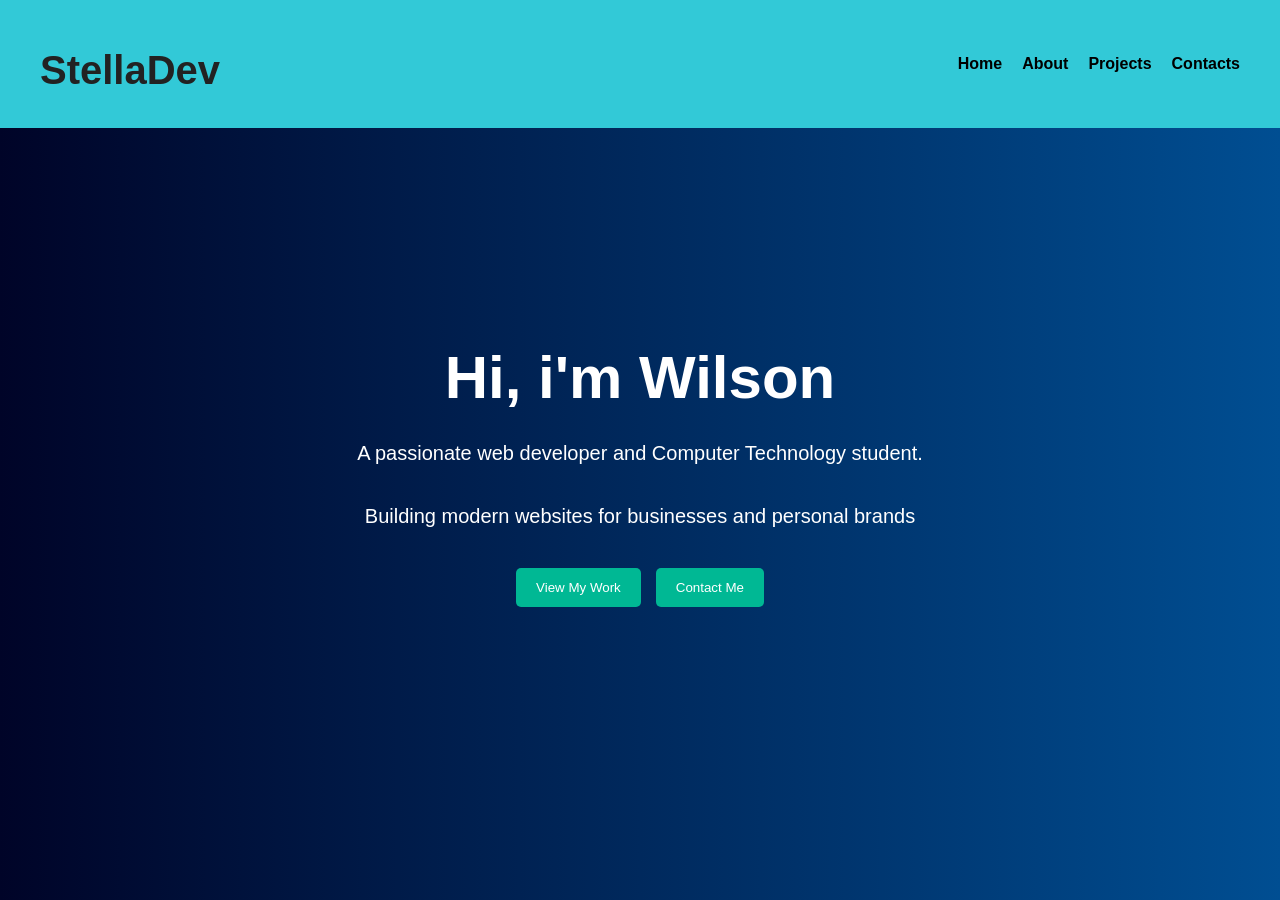
==== index.html @ 9c9afa9b "updated portfolio homepage" ====
<!DOCTYPE html>
<html lang="en">
    <head>
        <meta charset="UTF-8">
        <meta name="viewport" content="width=device-width,initial-scale=1.0">
        <title>Wilson Portfolio</title>
        <link rel="stylesheet"href="style.css">
    </head>
    <body>
        <nav>
            <h2>StellaDev
            </h2>
            <ul>
                <li><a href="index.html">Home</a></li>
                <li><a href="about.html">About</a></li>
                <li><a href="projects.html">Projects</a></li>
                <li><a href="contact.html">Contacts</a></li>
            </ul>
        </nav>
        <section class="hero">
            <h1>Hi, i'm Wilson</h1>
            <p>
                A passionate web developer and Computer Technology student.
            </p>
            <p>Building modern websites for businesses and personal brands</p>
            <div class="hero-button">
            <a href="projects.html">
                <button>View My Work</button>
            </a>
            <a href="contact.html">
                <button>Contact Me</button>
            </a>
            </div>
        </section>
    </body>
</html>
---- style.css ----
nav{
    background:rgb(50, 201, 215);
    display:flex;
    justify-content:space-between;
    align-items:center;

    padding:15px 40px;

    position:fixed;
    width:100%;
}
nav ul{
    display:flex;
    gap:20px;
    list-style:none;
}
nav a{
    text-decoration:none;
    color:black;
    font-weight:bold;
}
*{
    box-sizing:border-box;
}
body{
    margin:0;
    padding:0;
    font-family:Arial;
    background:rgb(75, 75, 122);
}
section{
    padding:60px 20px;
    text-align:center;
}
.hero{
    background:linear-gradient(to right,#000428,#004e92);
    color:white;
    height:100vh;

    display:flex;
    flex-direction:column;
    justify-content:center;
    align-items:center;
}
.hero h1{
    font-size:60px;
    margin-bottom:10px;
}
.hero p{
    font-size:20px;
}
button{
    padding:12px 20px;
    border:none;
    background:#00b894;
    color:white;
    border-radius:5px;
    cursor:pointer;
    transition:0.3s;
}
button:hover{
    background:#019875;
    transform:scale(1.05);
}
.project-card{
     background:rgb(221, 229, 230);
     padding:20px;
     margin:auto;
     width:300px;
     border-radius:10px;

     transition:0.3s;
}
.project-card:hover{
    transform:translateY(-10px);
}
.project-card img{
    width:200px;
    border-radius:10px;
}
.hero-button{
    display:flex;
    gap:15px;
    margin-top:20px;
}
h1{
    font-size:55px;
    margin-bottom:20px;
}
h2{
    font-size:40px;
    margin-bottom:20px;
}
h3{
    font-size:28px;
    margin-bottom:15px;
}
p{
    font-size:18px;
    margin-bottom:1.8;
}
.about-page{
    display:flex;
    justify-content:center;
    align-items:center;
    gap:50px;
    padding-top:150px;
    flex-wrap:wrap;
}
.about-page img{
    width:300px;
    border-radius:20px;
    box-shadow:0 2px 15px rgba(0,0,0,0.2);
}
.about-text{
    max-width:600px;
    text-align:left;
}
.contact-page{
    padding-top:150px;
}
.project-title{
    width:100%;
    margin-bottom:40px;
}
body{
    font-family:Arial, sans-serif;
    background:#f4f4f4;
    color:#222;
}
@media(max-width:768px){
    nav{
        flex-direction:column;
        gap:15px;
    }
    .hero h1{
        font-size:40px;
    }
    .abouy-page img{
        width:220px;
    }
    .project-card{
        width:90%;
    }
}
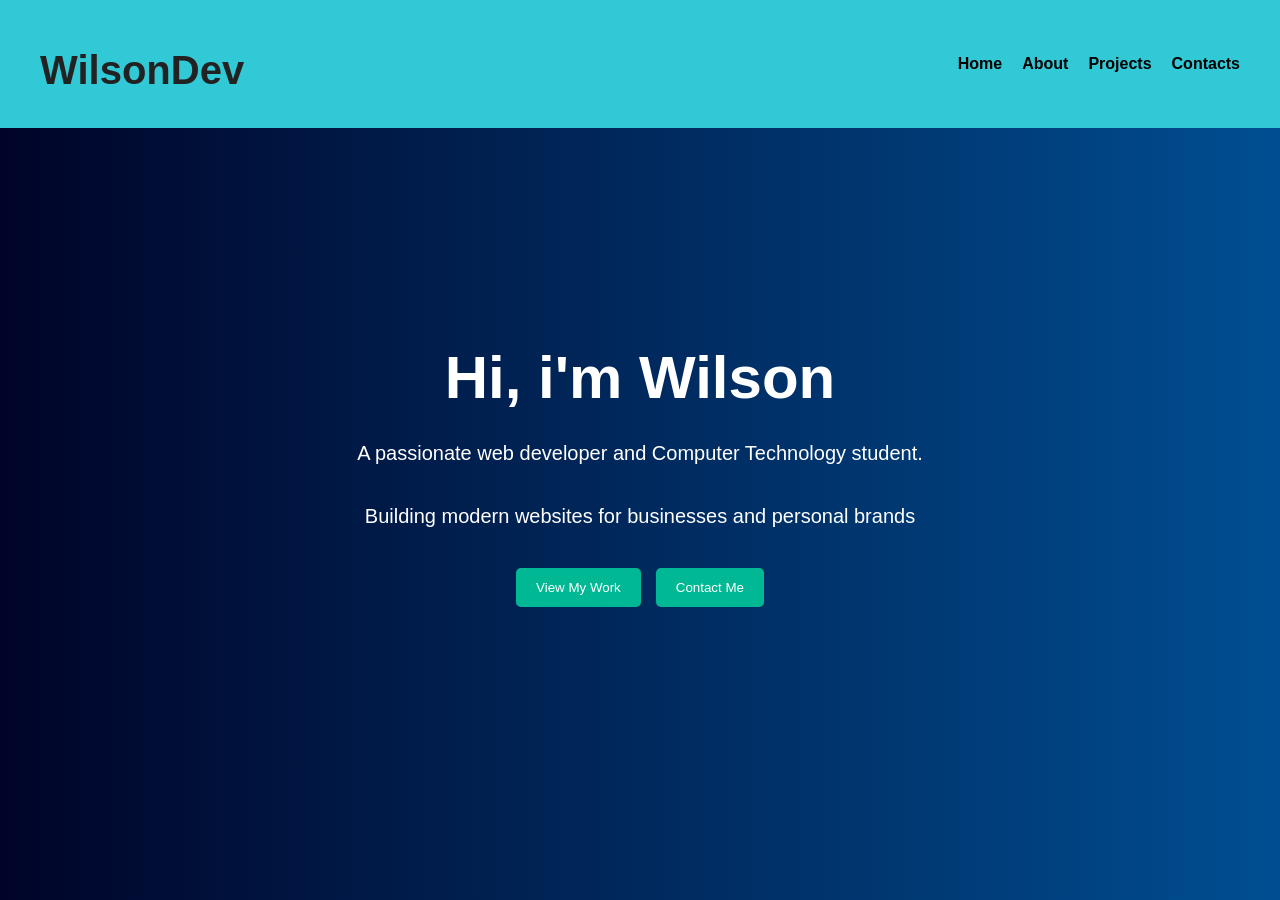
==== commit 04eb9fa4: "updated portfolio homepage" ====
--- a/index.html
+++ b/index.html
@@ -8,7 +8,7 @@
     </head>
     <body>
         <nav>
-            <h2>StellaDev
+            <h2>WilsonDev
             </h2>
             <ul>
                 <li><a href="index.html">Home</a></li>
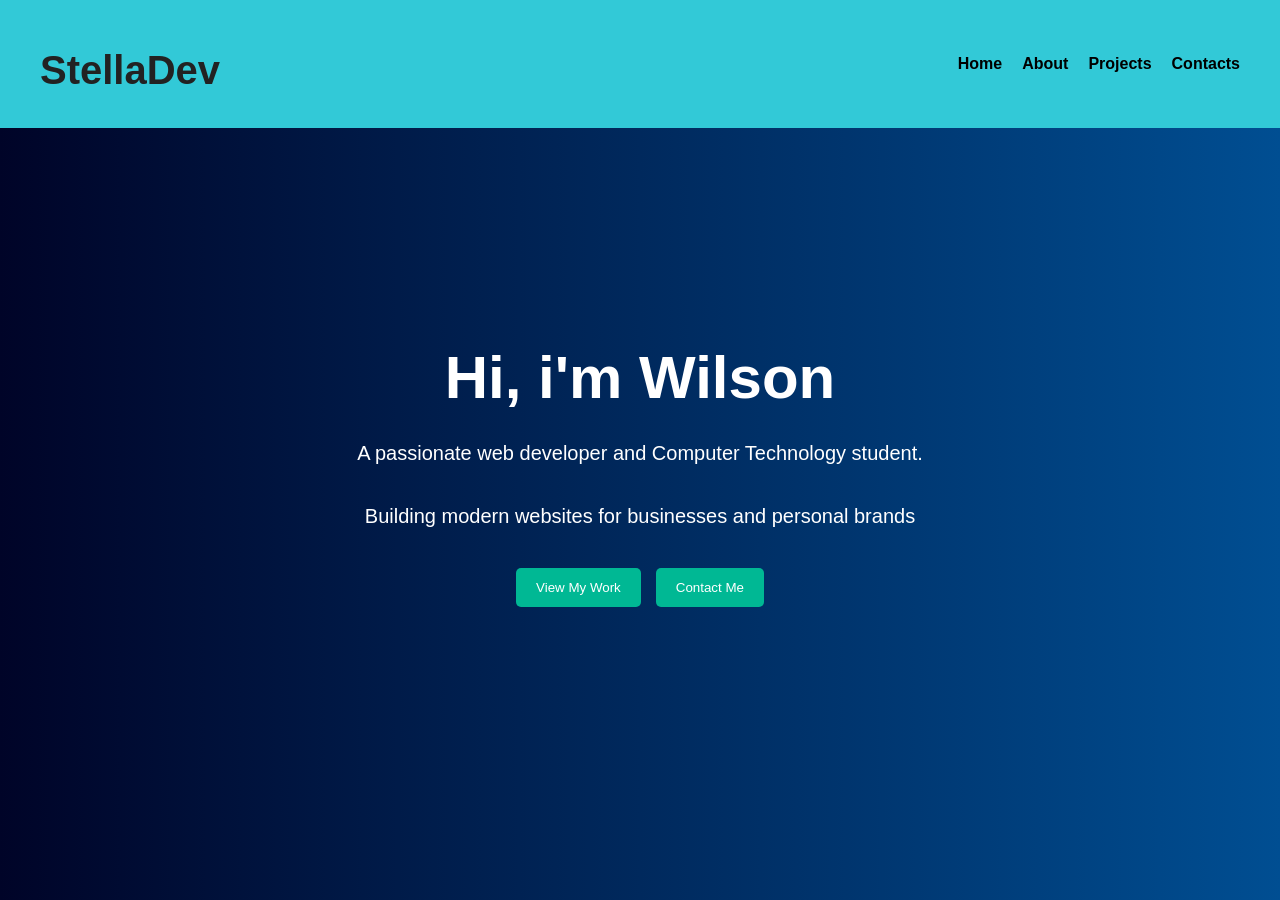
==== commit 499b8e82: "updated portfolio homepage" ====
--- a/index.html
+++ b/index.html
@@ -8,7 +8,7 @@
     </head>
     <body>
         <nav>
-            <h2>WilsonDev
+            <h2>StellaDev
             </h2>
             <ul>
                 <li><a href="index.html">Home</a></li>
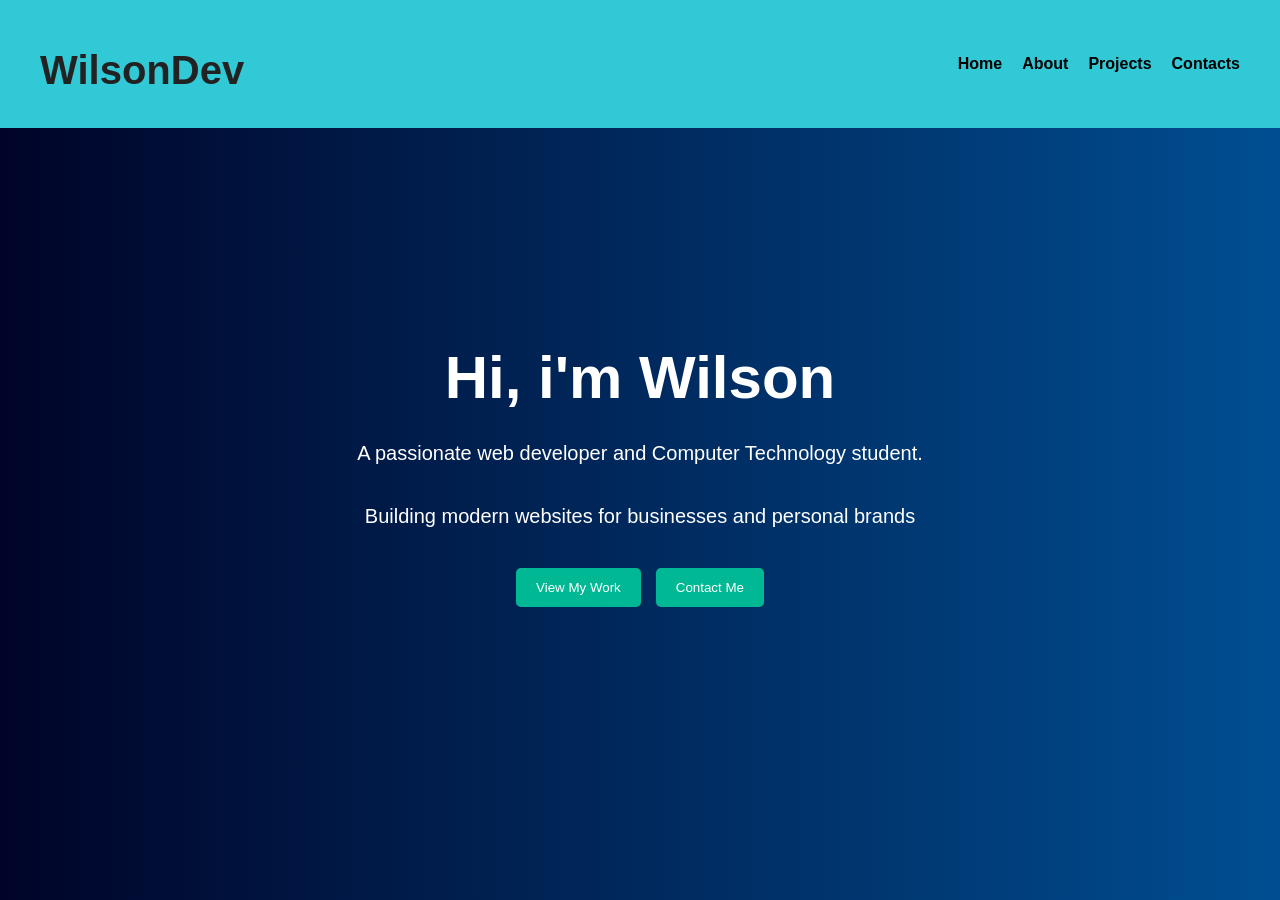
==== commit f3007bbc: "updated website" ====
--- a/index.html
+++ b/index.html
@@ -8,7 +8,7 @@
     </head>
     <body>
         <nav>
-            <h2>StellaDev
+            <h2>WilsonDev
             </h2>
             <ul>
                 <li><a href="index.html">Home</a></li>
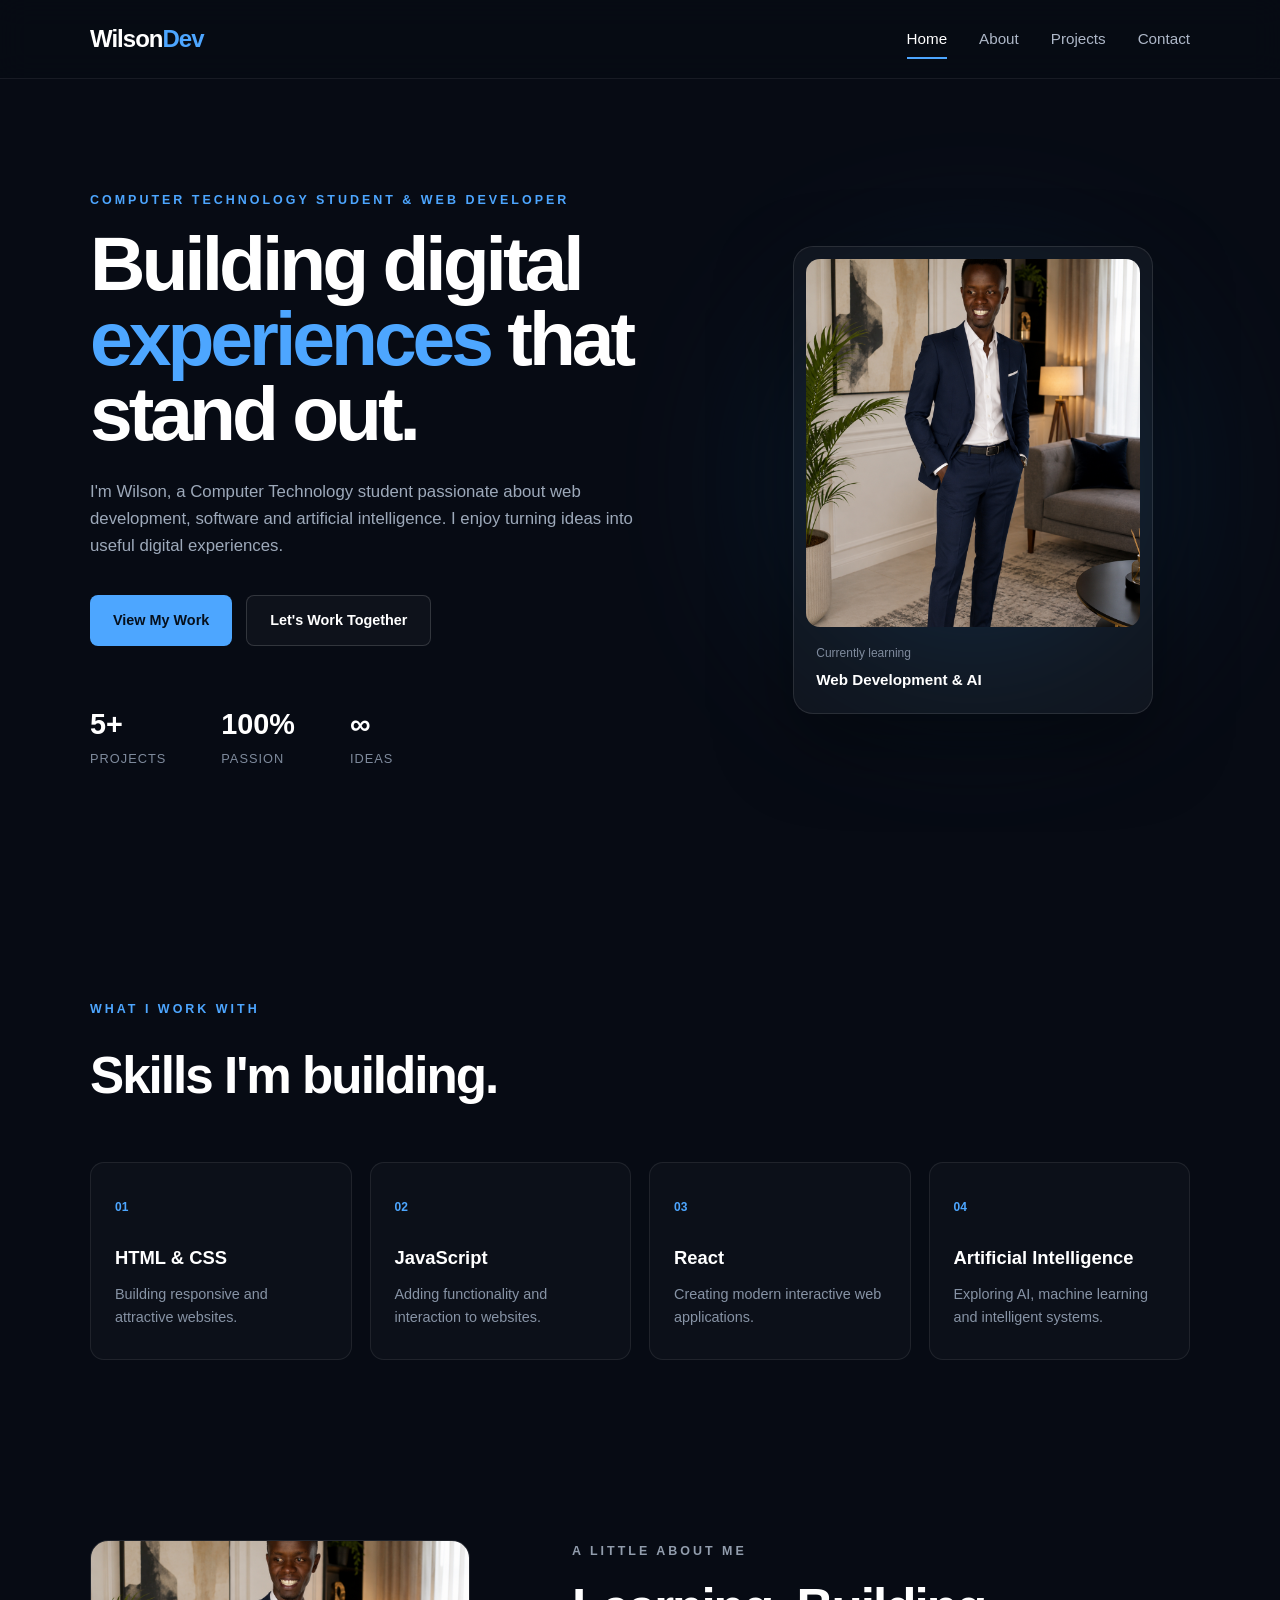
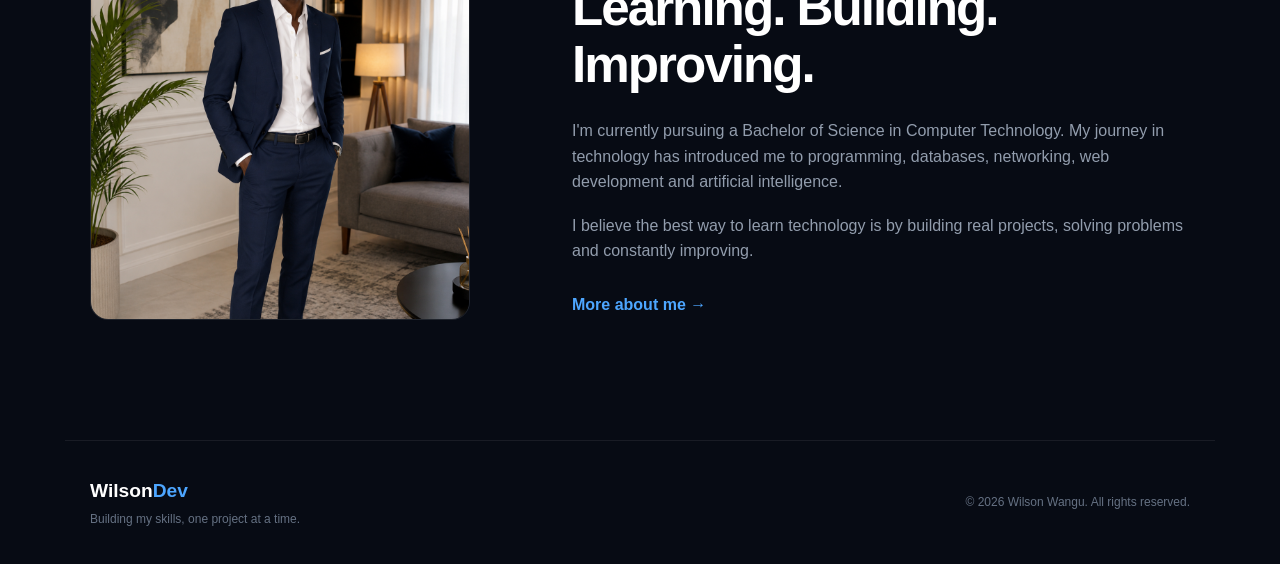
==== commit fac8332d: "updated website" ====
--- a/index.html
+++ b/index.html
@@ -1,36 +1,170 @@
 <!DOCTYPE html>
 <html lang="en">
-    <head>
-        <meta charset="UTF-8">
-        <meta name="viewport" content="width=device-width,initial-scale=1.0">
-        <title>Wilson Portfolio</title>
-        <link rel="stylesheet"href="style.css">
-    </head>
-    <body>
-        <nav>
-            <h2>WilsonDev
-            </h2>
-            <ul>
-                <li><a href="index.html">Home</a></li>
-                <li><a href="about.html">About</a></li>
-                <li><a href="projects.html">Projects</a></li>
-                <li><a href="contact.html">Contacts</a></li>
-            </ul>
-        </nav>
+<head>
+    <meta charset="UTF-8">
+    <meta name="viewport" content="width=device-width, initial-scale=1.0">
+    <title>WilsonDev | Computer Technology Student & Web Developer</title>
+    <link rel="stylesheet" href="style.css">
+</head>
+
+<body>
+
+    <!-- NAVIGATION -->
+    <nav class="navbar">
+        <div class="nav-container">
+            <a href="index.html" class="logo">Wilson<span>Dev</span></a>
+
+            <div class="nav-links">
+                <a href="index.html" class="active">Home</a>
+                <a href="about.html">About</a>
+                <a href="projects.html">Projects</a>
+                <a href="contact.html">Contact</a>
+            </div>
+        </div>
+    </nav>
+
+    <!-- HERO -->
+    <main>
+
         <section class="hero">
-            <h1>Hi, i'm Wilson</h1>
-            <p>
-                A passionate web developer and Computer Technology student.
-            </p>
-            <p>Building modern websites for businesses and personal brands</p>
-            <div class="hero-button">
-            <a href="projects.html">
-                <button>View My Work</button>
-            </a>
-            <a href="contact.html">
-                <button>Contact Me</button>
-            </a>
+            <div class="hero-content">
+
+                <p class="eyebrow">COMPUTER TECHNOLOGY STUDENT & WEB DEVELOPER</p>
+
+                <h1>
+                    Building digital
+                    <span>experiences</span>
+                    that stand out.
+                </h1>
+
+                <p class="hero-description">
+                    I'm Wilson, a Computer Technology student passionate about
+                    web development, software and artificial intelligence.
+                    I enjoy turning ideas into useful digital experiences.
+                </p>
+
+                <div class="hero-buttons">
+                    <a href="projects.html" class="btn btn-primary">
+                        View My Work
+                    </a>
+
+                    <a href="contact.html" class="btn btn-secondary">
+                        Let's Work Together
+                    </a>
+                </div>
+
+                <div class="stats">
+                    <div class="stat">
+                        <h3>5+</h3>
+                        <p>Projects</p>
+                    </div>
+
+                    <div class="stat">
+                        <h3>100%</h3>
+                        <p>Passion</p>
+                    </div>
+
+                    <div class="stat">
+                        <h3>∞</h3>
+                        <p>Ideas</p>
+                    </div>
+                </div>
+
+            </div>
+
+            <div class="hero-image">
+                <div class="profile-glow"></div>
+
+                <div class="profile-card">
+                    <img src="images/profile.jpg" alt="Wilson Wangu">
+
+                    <div class="profile-card-info">
+                        <span>Currently learning</span>
+                        <strong>Web Development & AI</strong>
+                    </div>
+                </div>
             </div>
         </section>
-    </body>
+
+
+        <!-- SKILLS -->
+        <section class="skills-section">
+            <div class="section-heading">
+                <p class="eyebrow">WHAT I WORK WITH</p>
+                <h2>Skills I'm building.</h2>
+            </div>
+
+            <div class="skills-grid">
+                <div class="skill-box">
+                    <span>01</span>
+                    <h3>HTML & CSS</h3>
+                    <p>Building responsive and attractive websites.</p>
+                </div>
+
+                <div class="skill-box">
+                    <span>02</span>
+                    <h3>JavaScript</h3>
+                    <p>Adding functionality and interaction to websites.</p>
+                </div>
+
+                <div class="skill-box">
+                    <span>03</span>
+                    <h3>React</h3>
+                    <p>Creating modern interactive web applications.</p>
+                </div>
+
+                <div class="skill-box">
+                    <span>04</span>
+                    <h3>Artificial Intelligence</h3>
+                    <p>Exploring AI, machine learning and intelligent systems.</p>
+                </div>
+            </div>
+        </section>
+
+
+        <!-- INTRO -->
+        <section class="intro-section">
+
+            <div class="intro-image">
+                <img src="images/profile.jpg" alt="Wilson Wangu">
+            </div>
+
+            <div class="intro-content">
+                <p class="eyebrow">A LITTLE ABOUT ME</p>
+
+                <h2>Learning. Building. Improving.</h2>
+
+                <p>
+                    I'm currently pursuing a Bachelor of Science in Computer
+                    Technology. My journey in technology has introduced me to
+                    programming, databases, networking, web development and
+                    artificial intelligence.
+                </p>
+
+                <p>
+                    I believe the best way to learn technology is by building
+                    real projects, solving problems and constantly improving.
+                </p>
+
+                <a href="about.html" class="text-link">
+                    More about me →
+                </a>
+            </div>
+
+        </section>
+
+    </main>
+
+
+    <!-- FOOTER -->
+    <footer class="footer">
+        <div>
+            <h3>Wilson<span>Dev</span></h3>
+            <p>Building my skills, one project at a time.</p>
+        </div>
+
+        <p>© 2026 Wilson Wangu. All rights reserved.</p>
+    </footer>
+
+</body>
 </html>
--- a/style.css
+++ b/style.css
@@ -1,145 +1,1037 @@
-nav{
-    background:rgb(50, 201, 215);
-    display:flex;
-    justify-content:space-between;
-    align-items:center;
-
-    padding:15px 40px;
-
-    position:fixed;
-    width:100%;
-}
-nav ul{
-    display:flex;
-    gap:20px;
-    list-style:none;
-}
-nav a{
-    text-decoration:none;
-    color:black;
-    font-weight:bold;
-}
-*{
-    box-sizing:border-box;
-}
-body{
-    margin:0;
-    padding:0;
-    font-family:Arial;
-    background:rgb(75, 75, 122);
-}
-section{
-    padding:60px 20px;
-    text-align:center;
-}
-.hero{
-    background:linear-gradient(to right,#000428,#004e92);
-    color:white;
-    height:100vh;
-
-    display:flex;
-    flex-direction:column;
-    justify-content:center;
-    align-items:center;
-}
-.hero h1{
-    font-size:60px;
-    margin-bottom:10px;
-}
-.hero p{
-    font-size:20px;
-}
-button{
-    padding:12px 20px;
-    border:none;
-    background:#00b894;
-    color:white;
-    border-radius:5px;
-    cursor:pointer;
-    transition:0.3s;
-}
-button:hover{
-    background:#019875;
-    transform:scale(1.05);
-}
-.project-card{
-     background:rgb(221, 229, 230);
-     padding:20px;
-     margin:auto;
-     width:300px;
-     border-radius:10px;
-
-     transition:0.3s;
-}
-.project-card:hover{
-    transform:translateY(-10px);
-}
-.project-card img{
-    width:200px;
-    border-radius:10px;
-}
-.hero-button{
-    display:flex;
-    gap:15px;
-    margin-top:20px;
-}
-h1{
-    font-size:55px;
-    margin-bottom:20px;
-}
-h2{
-    font-size:40px;
-    margin-bottom:20px;
-}
-h3{
-    font-size:28px;
-    margin-bottom:15px;
-}
-p{
-    font-size:18px;
-    margin-bottom:1.8;
-}
-.about-page{
-    display:flex;
-    justify-content:center;
-    align-items:center;
-    gap:50px;
-    padding-top:150px;
-    flex-wrap:wrap;
-}
-.about-page img{
-    width:300px;
-    border-radius:20px;
-    box-shadow:0 2px 15px rgba(0,0,0,0.2);
-}
-.about-text{
-    max-width:600px;
-    text-align:left;
-}
-.contact-page{
-    padding-top:150px;
-}
-.project-title{
-    width:100%;
-    margin-bottom:40px;
-}
-body{
-    font-family:Arial, sans-serif;
-    background:#f4f4f4;
-    color:#222;
-}
-@media(max-width:768px){
-    nav{
-        flex-direction:column;
-        gap:15px;
-    }
-    .hero h1{
-        font-size:40px;
-    }
-    .abouy-page img{
-        width:220px;
-    }
-    .project-card{
-        width:90%;
+/* ================================
+   GLOBAL
+================================ */
+
+* {
+    margin: 0;
+    padding: 0;
+    box-sizing: border-box;
+}
+
+html {
+    scroll-behavior: smooth;
+}
+
+body {
+    font-family: Arial, Helvetica, sans-serif;
+    background: #070b14;
+    color: #ffffff;
+    line-height: 1.6;
+}
+
+a {
+    color: inherit;
+    text-decoration: none;
+}
+
+img {
+    width: 100%;
+    display: block;
+}
+
+span {
+    color: #4da6ff;
+}
+
+main {
+    overflow: hidden;
+}
+
+.eyebrow {
+    color: #4da6ff;
+    font-size: 0.78rem;
+    font-weight: 700;
+    letter-spacing: 3px;
+    margin-bottom: 15px;
+}
+
+
+/* ================================
+   NAVBAR
+================================ */
+
+.navbar {
+    position: fixed;
+    top: 0;
+    left: 0;
+    width: 100%;
+    z-index: 1000;
+    background: rgba(7, 11, 20, 0.82);
+    backdrop-filter: blur(15px);
+    border-bottom: 1px solid rgba(255, 255, 255, 0.07);
+}
+
+.nav-container {
+    max-width: 1150px;
+    margin: auto;
+    padding: 20px 25px;
+    display: flex;
+    justify-content: space-between;
+    align-items: center;
+}
+
+.logo {
+    font-size: 1.5rem;
+    font-weight: 800;
+    letter-spacing: -1px;
+}
+
+.logo span {
+    color: #4da6ff;
+}
+
+.nav-links {
+    display: flex;
+    align-items: center;
+    gap: 32px;
+}
+
+.nav-links a {
+    position: relative;
+    color: #aeb8c8;
+    font-size: 0.95rem;
+    transition: 0.3s ease;
+}
+
+.nav-links a:hover,
+.nav-links a.active {
+    color: #ffffff;
+}
+
+.nav-links a.active::after {
+    content: "";
+    position: absolute;
+    left: 0;
+    bottom: -8px;
+    width: 100%;
+    height: 2px;
+    background: #4da6ff;
+}
+
+
+/* ================================
+   BUTTONS
+================================ */
+
+.btn {
+    display: inline-flex;
+    align-items: center;
+    justify-content: center;
+    padding: 13px 23px;
+    border-radius: 8px;
+    font-size: 0.9rem;
+    font-weight: 700;
+    transition: 0.3s ease;
+}
+
+.btn-primary {
+    background: #4da6ff;
+    color: #06101d;
+}
+
+.btn-primary:hover {
+    transform: translateY(-3px);
+    box-shadow: 0 10px 30px rgba(77, 166, 255, 0.25);
+}
+
+.btn-secondary {
+    border: 1px solid rgba(255, 255, 255, 0.15);
+    color: #ffffff;
+    background: rgba(255, 255, 255, 0.03);
+}
+
+.btn-secondary:hover {
+    background: rgba(255, 255, 255, 0.08);
+    transform: translateY(-3px);
+}
+
+
+/* ================================
+   HOME HERO
+================================ */
+
+.hero {
+    max-width: 1150px;
+    min-height: 100vh;
+    margin: auto;
+    padding: 150px 25px 90px;
+
+    display: grid;
+    grid-template-columns: 1.15fr 0.85fr;
+    align-items: center;
+    gap: 80px;
+}
+
+.hero-content h1 {
+    max-width: 700px;
+    font-size: clamp(3rem, 6vw, 5.5rem);
+    line-height: 0.98;
+    letter-spacing: -4px;
+    margin-bottom: 28px;
+}
+
+.hero-description {
+    max-width: 620px;
+    color: #9da9ba;
+    font-size: 1.05rem;
+    margin-bottom: 35px;
+}
+
+.hero-buttons {
+    display: flex;
+    flex-wrap: wrap;
+    gap: 14px;
+}
+
+.stats {
+    display: flex;
+    gap: 55px;
+    margin-top: 55px;
+}
+
+.stat h3 {
+    font-size: 1.8rem;
+    margin-bottom: 2px;
+}
+
+.stat p {
+    color: #7f8b9d;
+    font-size: 0.8rem;
+    text-transform: uppercase;
+    letter-spacing: 1px;
+}
+
+
+/* ================================
+   PROFILE CARD
+================================ */
+
+.hero-image {
+    position: relative;
+    display: flex;
+    justify-content: center;
+    align-items: center;
+}
+
+.profile-glow {
+    position: absolute;
+    width: 330px;
+    height: 330px;
+    border-radius: 50%;
+    background: #1764a8;
+    filter: blur(100px);
+    opacity: 0.28;
+}
+
+.profile-card {
+    position: relative;
+    width: min(360px, 100%);
+    padding: 12px;
+    border: 1px solid rgba(255, 255, 255, 0.1);
+    background: rgba(255, 255, 255, 0.04);
+    border-radius: 20px;
+    box-shadow: 0 30px 80px rgba(0, 0, 0, 0.4);
+}
+
+.profile-card img {
+    aspect-ratio: 1 / 1.1;
+    object-fit: cover;
+    border-radius: 14px;
+}
+
+.profile-card-info {
+    padding: 17px 10px 8px;
+}
+
+.profile-card-info span {
+    display: block;
+    color: #7f8b9d;
+    font-size: 0.75rem;
+    margin-bottom: 4px;
+}
+
+.profile-card-info strong {
+    font-size: 0.95rem;
+}
+
+
+/* ================================
+   SKILLS
+================================ */
+
+.skills-section {
+    max-width: 1150px;
+    margin: auto;
+    padding: 100px 25px;
+}
+
+.section-heading {
+    margin-bottom: 45px;
+}
+
+.section-heading h2 {
+    font-size: clamp(2rem, 4vw, 3.2rem);
+    letter-spacing: -2px;
+}
+
+.skills-grid {
+    display: grid;
+    grid-template-columns: repeat(4, 1fr);
+    gap: 18px;
+}
+
+.skill-box {
+    padding: 30px 24px;
+    border: 1px solid rgba(255, 255, 255, 0.08);
+    background: rgba(255, 255, 255, 0.025);
+    border-radius: 14px;
+    transition: 0.3s ease;
+}
+
+.skill-box:hover {
+    transform: translateY(-6px);
+    border-color: rgba(77, 166, 255, 0.35);
+}
+
+.skill-box span {
+    font-size: 0.75rem;
+    font-weight: 700;
+}
+
+.skill-box h3 {
+    margin: 25px 0 10px;
+    font-size: 1.15rem;
+}
+
+.skill-box p {
+    color: #8793a5;
+    font-size: 0.9rem;
+}
+
+
+/* ================================
+   INTRO
+================================ */
+
+.intro-section {
+    max-width: 1150px;
+    margin: auto;
+    padding: 80px 25px 120px;
+
+    display: grid;
+    grid-template-columns: 0.8fr 1.2fr;
+    align-items: center;
+    gap: 70px;
+}
+
+.intro-image img {
+    max-width: 380px;
+    aspect-ratio: 1;
+    object-fit: cover;
+    border-radius: 18px;
+    border: 1px solid rgba(255, 255, 255, 0.1);
+}
+
+.intro-content h2 {
+    font-size: clamp(2rem, 4vw, 3.2rem);
+    line-height: 1.1;
+    letter-spacing: -2px;
+    margin-bottom: 25px;
+}
+
+.intro-content p {
+    color: #929dad;
+    margin-bottom: 18px;
+}
+
+.text-link {
+    display: inline-block;
+    margin-top: 10px;
+    color: #4da6ff;
+    font-weight: 700;
+}
+
+
+/* ================================
+   ABOUT PAGE
+================================ */
+
+.about-page {
+    padding-top: 100px;
+}
+
+.about-hero {
+    max-width: 1150px;
+    margin: auto;
+    padding: 100px 25px;
+
+    display: grid;
+    grid-template-columns: 0.8fr 1.2fr;
+    align-items: center;
+    gap: 80px;
+}
+
+.about-image {
+    position: relative;
+}
+
+.about-glow {
+    position: absolute;
+    width: 260px;
+    height: 260px;
+    background: #1764a8;
+    filter: blur(100px);
+    opacity: 0.25;
+}
+
+.about-image-card {
+    position: relative;
+    max-width: 370px;
+    padding: 10px;
+    background: rgba(255, 255, 255, 0.04);
+    border: 1px solid rgba(255, 255, 255, 0.1);
+    border-radius: 20px;
+}
+
+.about-image-card img {
+    aspect-ratio: 1;
+    object-fit: cover;
+    border-radius: 14px;
+}
+
+.about-intro h1 {
+    max-width: 700px;
+    font-size: clamp(3rem, 6vw, 5rem);
+    line-height: 1;
+    letter-spacing: -4px;
+    margin-bottom: 30px;
+}
+
+.about-intro p:not(.eyebrow) {
+    max-width: 650px;
+    color: #929dad;
+    font-size: 1.05rem;
+    margin-bottom: 18px;
+}
+
+.about-section {
+    max-width: 1150px;
+    margin: auto;
+    padding: 80px 25px;
+}
+
+.about-cards {
+    display: grid;
+    grid-template-columns: repeat(3, 1fr);
+    gap: 20px;
+}
+
+.about-card {
+    padding: 35px 28px;
+    min-height: 250px;
+    border-radius: 16px;
+    border: 1px solid rgba(255, 255, 255, 0.08);
+    background: rgba(255, 255, 255, 0.025);
+    transition: 0.3s ease;
+}
+
+.about-card:hover {
+    transform: translateY(-6px);
+    border-color: rgba(77, 166, 255, 0.3);
+}
+
+.card-number {
+    color: #4da6ff;
+    font-size: 0.8rem;
+    font-weight: 700;
+    margin-bottom: 45px;
+}
+
+.about-card h3 {
+    font-size: 1.3rem;
+    margin-bottom: 12px;
+}
+
+.about-card p {
+    color: #8995a7;
+    font-size: 0.92rem;
+}
+
+.journey-section {
+    max-width: 1150px;
+    margin: auto;
+    padding: 80px 25px 120px;
+
+    display: grid;
+    grid-template-columns: 1fr 1fr;
+    gap: 80px;
+}
+
+.journey-content h2 {
+    font-size: clamp(2rem, 4vw, 3.2rem);
+    letter-spacing: -2px;
+    line-height: 1.1;
+    margin-bottom: 25px;
+}
+
+.journey-content p:not(.eyebrow) {
+    color: #8f9aaa;
+    margin-bottom: 18px;
+}
+
+.quick-info {
+    display: grid;
+    grid-template-columns: 1fr 1fr;
+    gap: 15px;
+}
+
+.info-item {
+    padding: 25px;
+    border: 1px solid rgba(255, 255, 255, 0.08);
+    border-radius: 12px;
+    background: rgba(255, 255, 255, 0.025);
+}
+
+.info-item span {
+    display: block;
+    color: #6f7b8d;
+    font-size: 0.75rem;
+    text-transform: uppercase;
+    letter-spacing: 1px;
+    margin-bottom: 8px;
+}
+
+.info-item strong {
+    font-size: 0.95rem;
+}
+
+.about-cta {
+    max-width: 900px;
+    margin: 0 auto;
+    padding: 80px 25px 120px;
+    text-align: center;
+}
+
+.about-cta h2 {
+    font-size: clamp(2.2rem, 5vw, 4rem);
+    letter-spacing: -3px;
+    margin-bottom: 18px;
+}
+
+.about-cta p:not(.eyebrow) {
+    color: #8995a7;
+    margin-bottom: 30px;
+}
+
+
+/* ================================
+   PROJECTS PAGE
+================================ */
+
+.projects-page {
+    padding-top: 100px;
+}
+
+.projects-header {
+    max-width: 900px;
+    margin: auto;
+    padding: 100px 25px 70px;
+    text-align: center;
+}
+
+.projects-header h1 {
+    font-size: clamp(3rem, 6vw, 5.5rem);
+    line-height: 1;
+    letter-spacing: -4px;
+    margin-bottom: 25px;
+}
+
+.projects-header p:not(.eyebrow) {
+    max-width: 650px;
+    margin: auto;
+    color: #929dad;
+    font-size: 1.05rem;
+}
+
+.projects-grid {
+    max-width: 1150px;
+    margin: auto;
+    padding: 30px 25px 100px;
+
+    display: grid;
+    grid-template-columns: repeat(2, 1fr);
+    gap: 25px;
+}
+
+.project-card {
+    overflow: hidden;
+    border-radius: 16px;
+    border: 1px solid rgba(255, 255, 255, 0.08);
+    background: rgba(255, 255, 255, 0.025);
+    transition: 0.3s ease;
+}
+
+.project-card:hover {
+    transform: translateY(-7px);
+    border-color: rgba(77, 166, 255, 0.3);
+    box-shadow: 0 20px 50px rgba(0, 0, 0, 0.25);
+}
+
+.project-image {
+    position: relative;
+    overflow: hidden;
+    height: 280px;
+    background: #101722;
+}
+
+.project-image img {
+    width: 100%;
+    height: 100%;
+    object-fit: cover;
+    transition: 0.5s ease;
+}
+
+.project-card:hover .project-image img {
+    transform: scale(1.05);
+}
+
+.project-overlay {
+    position: absolute;
+    inset: 0;
+    display: flex;
+    align-items: center;
+    justify-content: center;
+    background: rgba(7, 11, 20, 0.7);
+    opacity: 0;
+    transition: 0.3s ease;
+}
+
+.project-card:hover .project-overlay {
+    opacity: 1;
+}
+
+.project-overlay a {
+    padding: 12px 20px;
+    border-radius: 8px;
+    background: #4da6ff;
+    color: #06101d;
+    font-weight: 700;
+    font-size: 0.85rem;
+}
+
+.project-content {
+    padding: 28px;
+}
+
+.project-category {
+    color: #4da6ff;
+    font-size: 0.7rem;
+    font-weight: 700;
+    letter-spacing: 2px;
+    margin-bottom: 10px;
+}
+
+.project-content h2 {
+    font-size: 1.5rem;
+    margin-bottom: 12px;
+}
+
+.project-content > p:not(.project-category) {
+    color: #8995a7;
+    font-size: 0.9rem;
+    margin-bottom: 20px;
+}
+
+.project-tags {
+    display: flex;
+    flex-wrap: wrap;
+    gap: 8px;
+    margin-bottom: 22px;
+}
+
+.project-tags span {
+    padding: 5px 9px;
+    border-radius: 5px;
+    color: #9ca8b8;
+    background: rgba(255, 255, 255, 0.06);
+    font-size: 0.72rem;
+}
+
+.project-link {
+    color: #4da6ff;
+    font-size: 0.85rem;
+    font-weight: 700;
+}
+
+.coming-soon {
+    min-height: 500px;
+    display: flex;
+    align-items: center;
+    justify-content: center;
+    text-align: center;
+}
+
+.coming-soon-content {
+    padding: 30px;
+}
+
+.coming-icon {
+    width: 65px;
+    height: 65px;
+    margin: 0 auto 25px;
+    display: flex;
+    align-items: center;
+    justify-content: center;
+    border: 1px solid rgba(77, 166, 255, 0.4);
+    border-radius: 50%;
+    color: #4da6ff;
+    font-size: 2rem;
+}
+
+.coming-soon h2 {
+    margin-bottom: 10px;
+}
+
+.coming-soon p:last-child {
+    color: #8995a7;
+}
+
+.projects-cta {
+    max-width: 900px;
+    margin: auto;
+    padding: 30px 25px 120px;
+    text-align: center;
+}
+
+.projects-cta h2 {
+    font-size: clamp(2.2rem, 5vw, 4rem);
+    line-height: 1;
+    letter-spacing: -3px;
+    margin-bottom: 20px;
+}
+
+.projects-cta p:not(.eyebrow) {
+    color: #8995a7;
+    margin-bottom: 30px;
+}
+
+
+/* ================================
+   CONTACT PAGE
+================================ */
+
+.contact-page {
+    padding-top: 100px;
+}
+
+.contact-header {
+    max-width: 900px;
+    margin: auto;
+    padding: 100px 25px 70px;
+    text-align: center;
+}
+
+.contact-header h1 {
+    font-size: clamp(3rem, 6vw, 5rem);
+    line-height: 1;
+    letter-spacing: -4px;
+    margin-bottom: 25px;
+}
+
+.contact-header p:not(.eyebrow) {
+    max-width: 600px;
+    margin: auto;
+    color: #929dad;
+    font-size: 1.05rem;
+}
+
+.contact-grid {
+    max-width: 1000px;
+    margin: auto;
+    padding: 30px 25px 120px;
+
+    display: grid;
+    grid-template-columns: 1fr 1fr;
+    gap: 25px;
+}
+
+.contact-info {
+    display: flex;
+    flex-direction: column;
+    gap: 15px;
+}
+
+.contact-card {
+    display: flex;
+    align-items: center;
+    gap: 18px;
+    padding: 25px;
+    border: 1px solid rgba(255, 255, 255, 0.08);
+    border-radius: 14px;
+    background: rgba(255, 255, 255, 0.025);
+}
+
+.contact-icon {
+    width: 45px;
+    height: 45px;
+    display: flex;
+    align-items: center;
+    justify-content: center;
+    border-radius: 10px;
+    background: rgba(77, 166, 255, 0.1);
+    color: #4da6ff;
+    font-weight: 800;
+}
+
+.contact-card span {
+    display: block;
+    color: #697587;
+    font-size: 0.75rem;
+    margin-bottom: 3px;
+}
+
+.contact-card a,
+.contact-card strong {
+    font-size: 0.9rem;
+}
+
+.contact-card a {
+    transition: 0.3s ease;
+}
+
+.contact-card a:hover {
+    color: #4da6ff;
+}
+
+.contact-message {
+    padding: 35px;
+    border-radius: 16px;
+    border: 1px solid rgba(255, 255, 255, 0.08);
+    background: rgba(255, 255, 255, 0.025);
+}
+
+.contact-message h2 {
+    font-size: 2.2rem;
+    letter-spacing: -2px;
+    margin-bottom: 15px;
+}
+
+.contact-message p:not(.eyebrow) {
+    color: #8995a7;
+    margin-bottom: 28px;
+}
+
+
+/* ================================
+   FOOTER
+================================ */
+
+.footer {
+    max-width: 1150px;
+    margin: auto;
+    padding: 35px 25px;
+    border-top: 1px solid rgba(255, 255, 255, 0.07);
+
+    display: flex;
+    justify-content: space-between;
+    align-items: center;
+    gap: 20px;
+}
+
+.footer h3 {
+    font-size: 1.2rem;
+    margin-bottom: 3px;
+}
+
+.footer p {
+    color: #657183;
+    font-size: 0.75rem;
+}
+
+
+/* ================================
+   RESPONSIVE
+================================ */
+
+@media (max-width: 900px) {
+
+    .hero {
+        grid-template-columns: 1fr;
+        gap: 60px;
+        text-align: center;
+    }
+
+    .hero-content {
+        display: flex;
+        flex-direction: column;
+        align-items: center;
+    }
+
+    .hero-description {
+        max-width: 650px;
+    }
+
+    .stats {
+        justify-content: center;
+    }
+
+    .hero-image {
+        order: -1;
+    }
+
+    .profile-card {
+        max-width: 300px;
+    }
+
+    .skills-grid {
+        grid-template-columns: repeat(2, 1fr);
+    }
+
+    .intro-section {
+        grid-template-columns: 1fr;
+    }
+
+    .intro-image {
+        display: flex;
+        justify-content: center;
+    }
+
+    .about-hero {
+        grid-template-columns: 1fr;
+        text-align: center;
+    }
+
+    .about-image {
+        display: flex;
+        justify-content: center;
+    }
+
+    .about-intro {
+        display: flex;
+        flex-direction: column;
+        align-items: center;
+    }
+
+    .about-cards {
+        grid-template-columns: 1fr;
+    }
+
+    .journey-section {
+        grid-template-columns: 1fr;
+        gap: 50px;
+    }
+
+    .projects-grid {
+        grid-template-columns: 1fr;
+        max-width: 700px;
+    }
+
+    .contact-grid {
+        grid-template-columns: 1fr;
+        max-width: 700px;
+    }
+}
+
+
+@media (max-width: 650px) {
+
+    .nav-container {
+        padding: 17px 18px;
+    }
+
+    .logo {
+        font-size: 1.25rem;
+    }
+
+    .nav-links {
+        gap: 14px;
+    }
+
+    .nav-links a {
+        font-size: 0.78rem;
+    }
+
+    .hero {
+        padding: 130px 18px 70px;
+    }
+
+    .hero-content h1 {
+        font-size: clamp(2.7rem, 13vw, 4rem);
+        letter-spacing: -3px;
+    }
+
+    .hero-buttons {
+        width: 100%;
+        flex-direction: column;
+    }
+
+    .hero-buttons .btn {
+        width: 100%;
+    }
+
+    .stats {
+        gap: 28px;
+        width: 100%;
+        justify-content: space-around;
+    }
+
+    .skills-section,
+    .intro-section,
+    .about-section,
+    .journey-section {
+        padding-left: 18px;
+        padding-right: 18px;
+    }
+
+    .skills-grid {
+        grid-template-columns: 1fr;
+    }
+
+    .quick-info {
+        grid-template-columns: 1fr;
+    }
+
+    .about-hero {
+        padding: 70px 18px;
+    }
+
+    .about-intro h1 {
+        font-size: clamp(2.7rem, 13vw, 4rem);
+        letter-spacing: -3px;
+    }
+
+    .projects-header,
+    .contact-header {
+        padding: 75px 18px 50px;
+    }
+
+    .projects-header h1,
+    .contact-header h1 {
+        font-size: clamp(2.7rem, 13vw, 4rem);
+        letter-spacing: -3px;
+    }
+
+    .projects-grid,
+    .contact-grid {
+        padding-left: 18px;
+        padding-right: 18px;
+    }
+
+    .project-image {
+        height: 230px;
+    }
+
+    .project-content {
+        padding: 23px;
+    }
+
+    .coming-soon {
+        min-height: 350px;
+    }
+
+    .footer {
+        padding: 30px 18px;
+        flex-direction: column;
+        text-align: center;
     }
 }
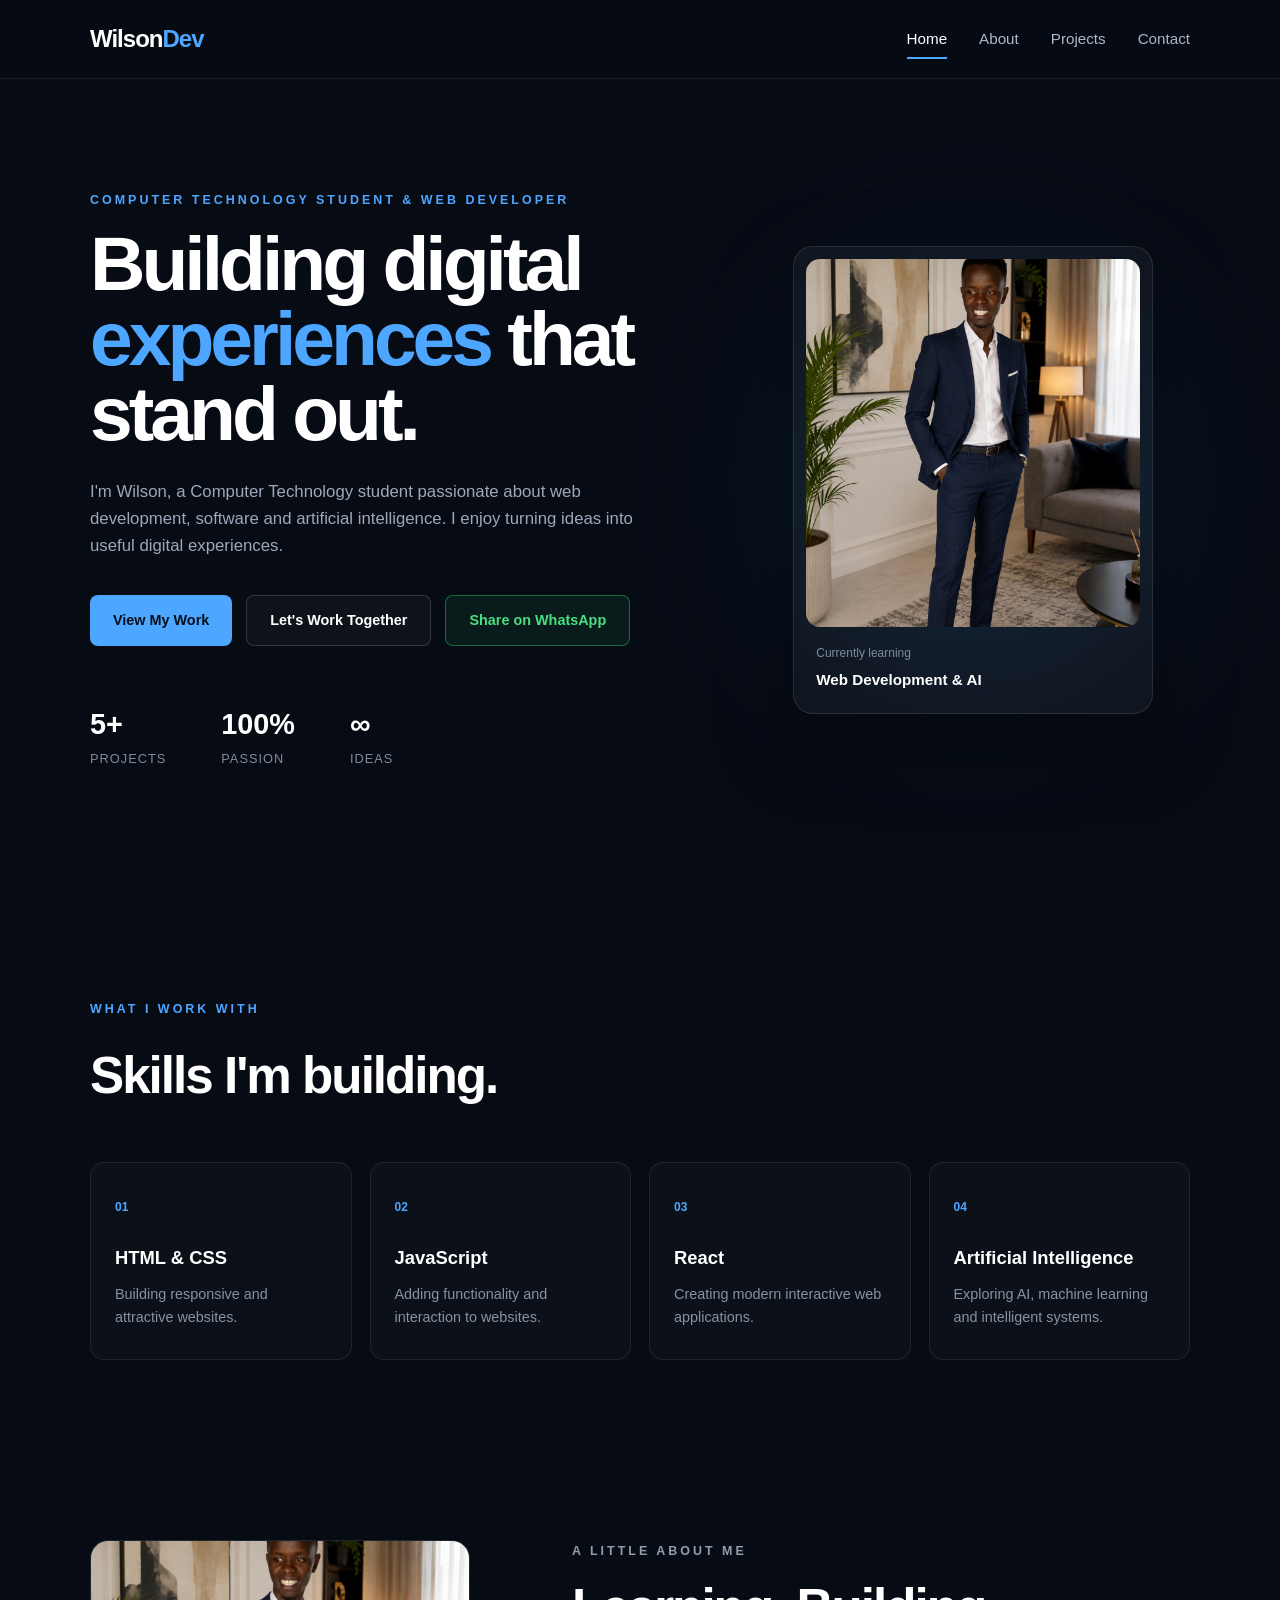
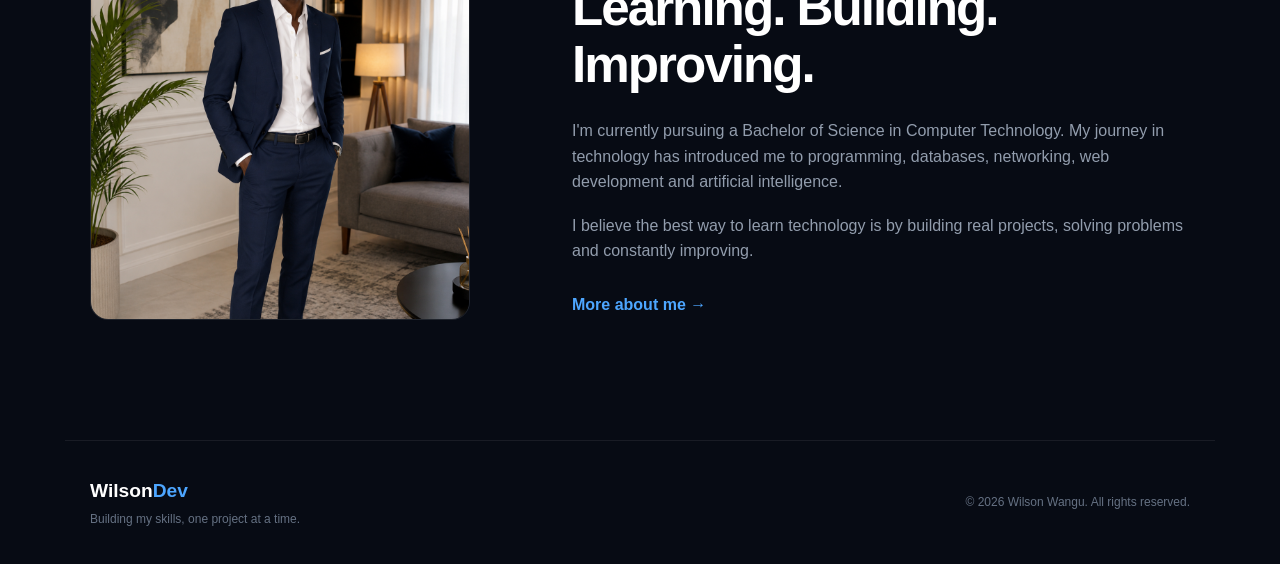
==== commit 4c6f9995: "updated website" ====
--- a/index.html
+++ b/index.html
@@ -44,14 +44,23 @@
                 </p>
 
                 <div class="hero-buttons">
-                    <a href="projects.html" class="btn btn-primary">
-                        View My Work
-                    </a>
+    <a href="projects.html" class="btn btn-primary">
+        View My Work
+    </a>
 
-                    <a href="contact.html" class="btn btn-secondary">
-                        Let's Work Together
-                    </a>
-                </div>
+    <a href="contact.html" class="btn btn-secondary">
+        Let's Work Together
+    </a>
+
+    <a
+        href="https://wa.me/?text=Check%20out%20Wilson%27s%20portfolio%20website%3A%20https%3A%2F%2Fwilsonpersonalwebsite.netlify.app"
+        target="_blank"
+        rel="noopener noreferrer"
+        class="btn btn-share"
+    >
+        Share on WhatsApp
+    </a>
+</div>
 
                 <div class="stats">
                     <div class="stat">
--- a/style.css
+++ b/style.css
@@ -1034,4 +1034,19 @@
         flex-direction: column;
         text-align: center;
     }
+}
+/* ================================
+   WHATSAPP SHARE BUTTON
+================================ */
+
+.btn-share {
+    border: 1px solid rgba(37, 211, 102, 0.45);
+    background: rgba(37, 211, 102, 0.08);
+    color: #4ade80;
+}
+
+.btn-share:hover {
+    background: rgba(37, 211, 102, 0.15);
+    border-color: #4ade80;
+    transform: translateY(-3px);
 }
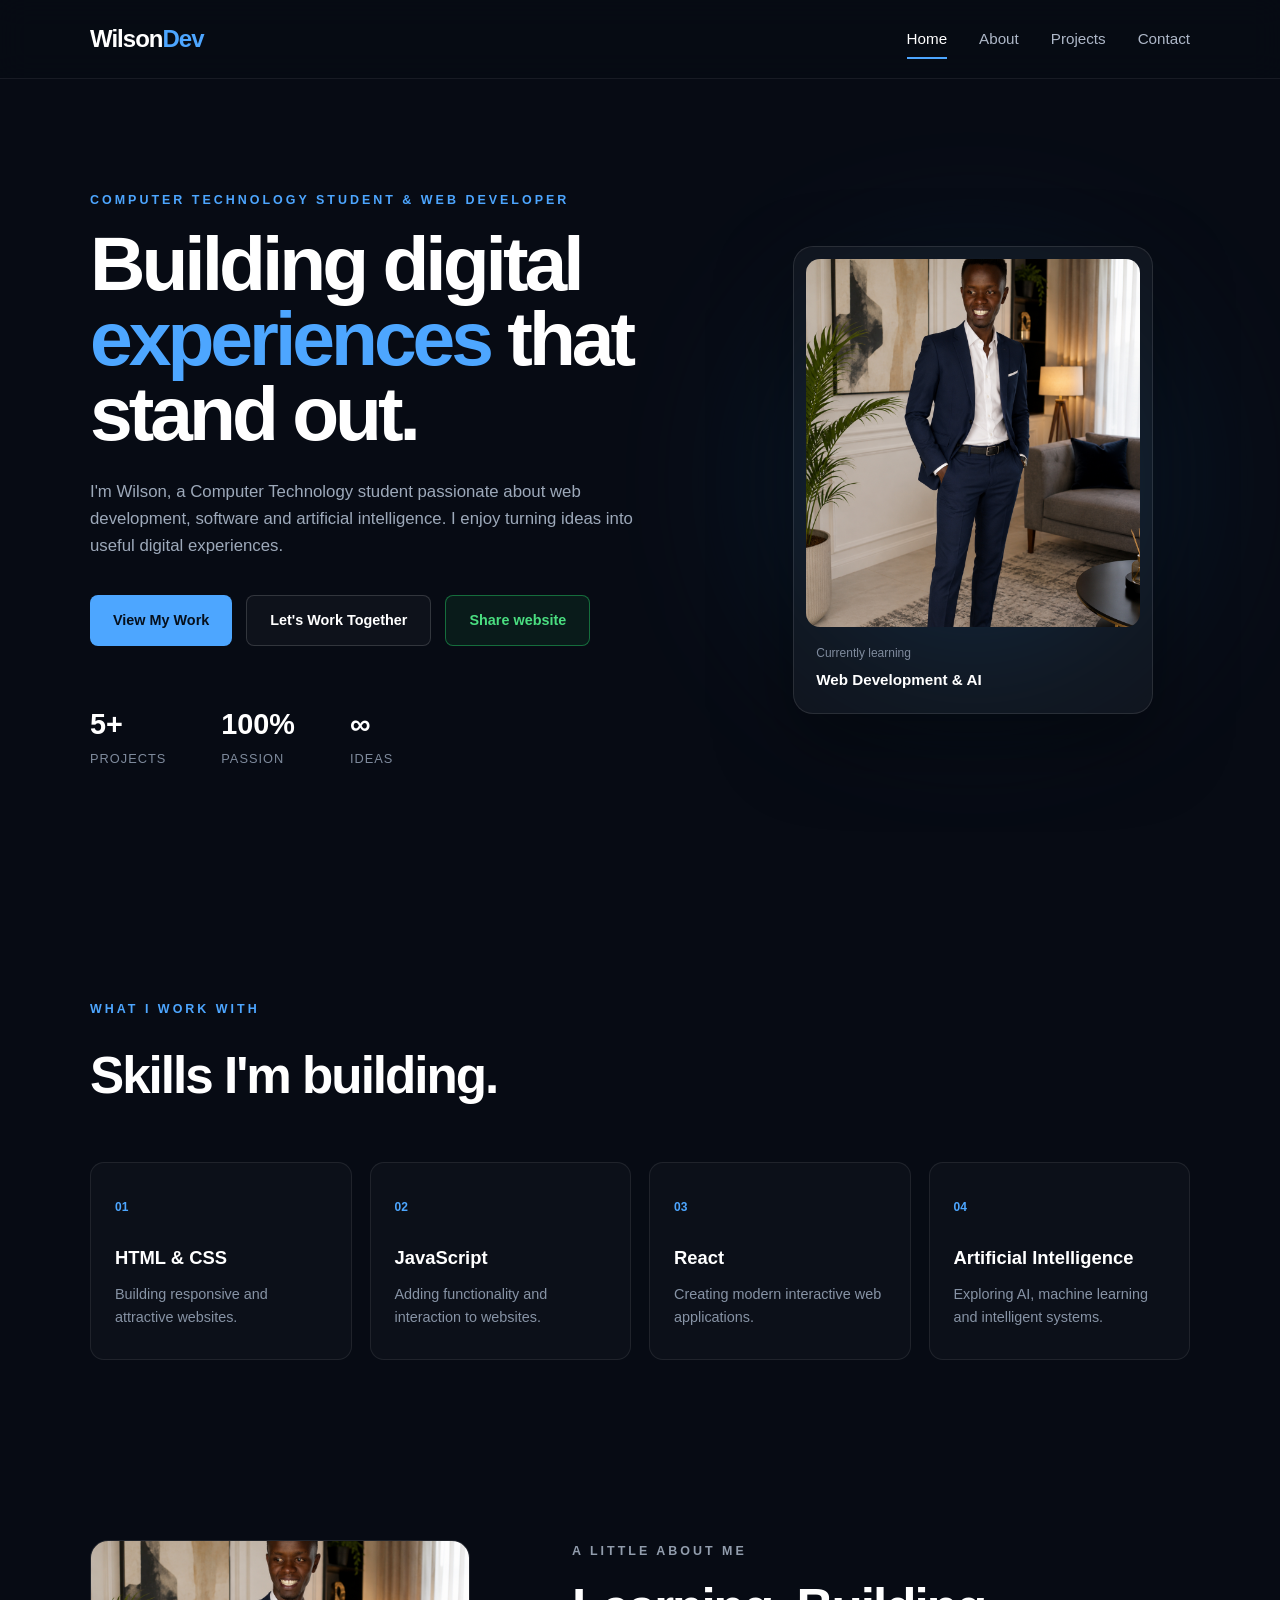
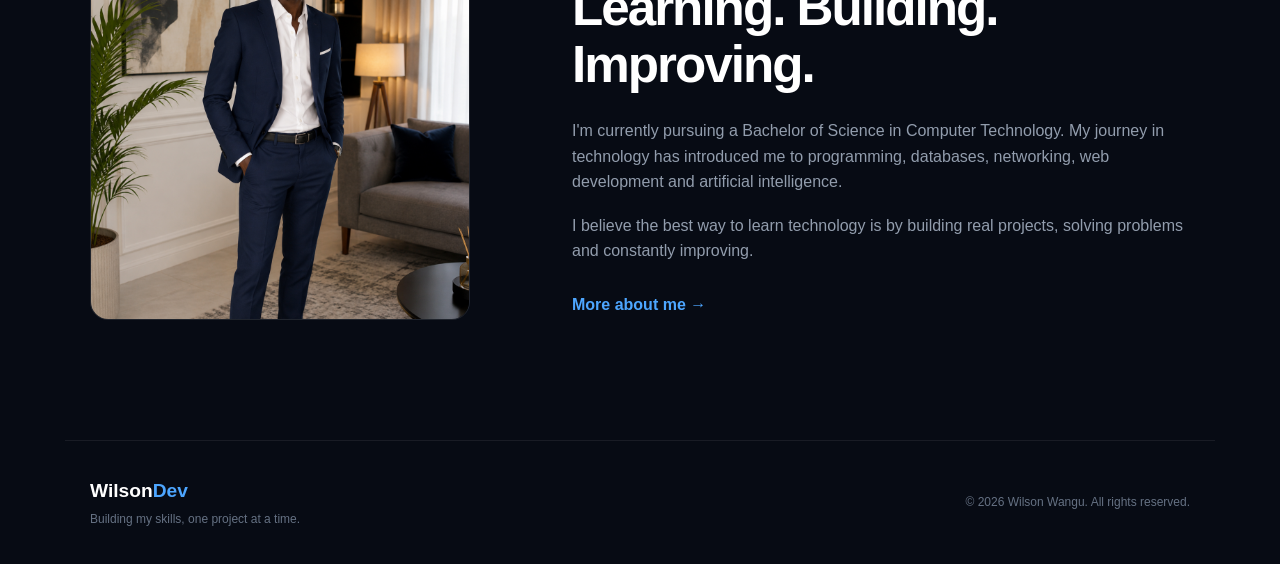
==== commit f4e366a4: "updated website" ====
--- a/index.html
+++ b/index.html
@@ -58,7 +58,7 @@
         rel="noopener noreferrer"
         class="btn btn-share"
     >
-        Share on WhatsApp
+        Share website
     </a>
 </div>
 
